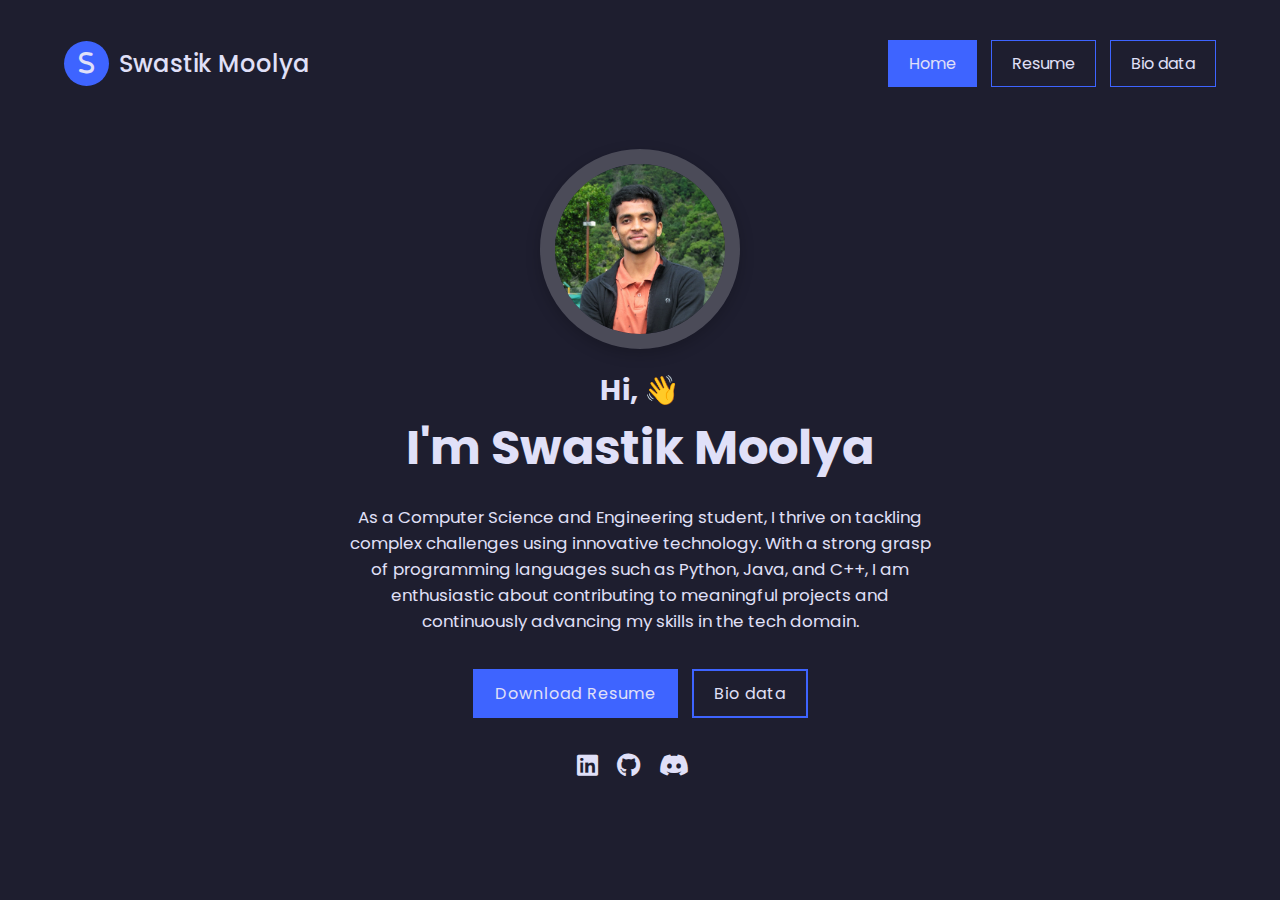
==== index.html @ b35b155c "Initial commit" ====
<!DOCTYPE html>
<html lang="en">

<head>
    <meta charset="UTF-8">
    <meta name="viewport" content="width=device-width, initial-scale=1, maximum-scale=1, user-scalable=no">
    <title>Swastik</title>
    <link rel="stylesheet" href="style.css">
    <link rel="stylesheet" href="https://cdnjs.cloudflare.com/ajax/libs/font-awesome/6.7.1/css/all.min.css">
</head>

<body>
    <section class="wrapper">
        <header>
            <div class="logo">
                <i class="fa-solid fa-s"></i>
                <div class="logo-text">Swastik Moolya</div>
            </div>
            <nav>
                <button id="toggle-btn"><i class="fa-solid fa-bars"></i></button>
                <div class="nav-links">
                    <button id="close"><i class="fa-solid fa-xmark"></i></button>
                    <a href="index.html">Home</a>
                    <a href="resume.html">Resume</a>
                    <a href="biodata.html">Bio data</a>
                </div>
            </nav>
        </header>
        <main>
            <div class="pfp">
                <img src="img/pfp.jpg" alt="Profile">
            </div>
            <div class="content">
                <h3>Hi, 👋</h3>
                <h1>I'm <span style="color: var(--accent)">Swastik Moolya</span></h1>
                <p>As a Computer Science and Engineering student, I thrive on tackling complex challenges using innovative technology. With a strong grasp of programming languages such as Python, Java, and C++, I am enthusiastic about contributing to meaningful projects and continuously advancing my skills in the tech domain.</p>
                <div class="btn-group">
                    <a href="files/Resume.pdf" download>Download Resume</a>
                    <a href="biodata.html">Bio data</a>
                </div>
                <div class="social">
                    <a href="#"><i class="fa-brands fa-linkedin"></i></a>
                    <a href="#"><i class="fa-brands fa-github"></i></a>
                    <a href="#"><i class="fa-brands fa-discord"></i></a>
                </div>
            </div>
        </main>
    </section>
    <script>
        document.addEventListener('DOMContentLoaded', function () {
        let navLinks = document.querySelectorAll('.nav-link');

        // Highlight the active page when it loads
        let currentPage = window.location.pathname.split('/').pop(); // Get the current page name
        navLinks.forEach(link => {
            // Check if the link's href matches the current page
            if (link.getAttribute('href') === currentPage) {
                link.classList.add('active');
            }
        });

        // Toggle active class when a link is clicked
        navLinks.forEach(link => {
            link.addEventListener('click', function () {
                // Remove 'active' class from all links
                navLinks.forEach(navLink => navLink.classList.remove('active'));

                // Add 'active' class to the clicked link
                this.classList.add('active');
            });
        });

        let toggleBtn = document.querySelector('#toggle-btn');
        let closeBtn = document.querySelector('#close');
        let navbar = document.querySelector('.nav-links');

        toggleBtn.addEventListener('click', () => {
            navbar.classList.toggle('active');
        });

        closeBtn.addEventListener('click', () => {
            navbar.classList.remove('active');
        });
    });
        window.addEventListener('load', function() {
        document.body.classList.add('loaded');
    });

    </script>
</body>

</html>
---- style.css ----
@import url('https://fonts.googleapis.com/css2?family=Poppins:ital,wght@0,100;0,200;0,300;0,400;0,500;0,600;0,700;0,800;0,900;1,100;1,200;1,300;1,400;1,500;1,600;1,700;1,800;1,900&display=swap');

* {
    padding: 0;
    margin: 0;
    box-sizing: border-box;
    font-family: Poppins, sans-serif;
}

:root {
    --bg: #1e1e2f;
    --txt-clr: #e0e0f8;
    --primary: #3e64ff;
    --secondary: #db4a4a;
    --shadow: 0 5px 15px rgba(0, 0, 0, 0.2);
    --transition: all 0.3s ease-in-out;
}

body {
    overflow-y: hidden;
    overflow-x: hidden;
    background: var(--bg);
    opacity: 0;  /* Start with zero opacity */
    transition: opacity 1s ease-in-out;  /* Fade-in transition */
}

body.loaded {
    opacity: 1;  /* Fade to full opacity */
}

.wrapper {
    max-width: 1250px;
    width: 90%;
    margin: 0 auto;
    padding-bottom: 50px;
}

header {
    padding: 40px 0 30px;
    display: flex;
    justify-content: space-between;
    flex-wrap: wrap;
    align-items: center;
}

header .logo {
    display: inline-flex;
    align-items: center;
}

header .logo i {
    width: 45px;
    height: 45px;
    font-size: 1.5rem;
    font-weight: 700;
    text-align: center;
    padding: 10px;
    border-radius: 50px;
    cursor: pointer;
    background: var(--primary);
    color: var(--txt-clr);
}

header .logo .logo-text {
    font-size: 24px;
    font-weight: 500;
    margin-left: 10px;
    color: var(--txt-clr);
}

header nav {
    display: flex;
    align-items: center;
}

#toggle-btn {
    display: none;
    font-size: 2em;
    background: transparent;
    color: var(--txt-clr);
    border: none;
}

#close {
    display: none;
}

header nav .nav-links {
    z-index: 10;
    position: relative;
}

header nav .nav-links a {
    text-decoration: none;
    display: inline-block;
    padding: 10px 20px;
    margin-left: 10px;
    color: var(--txt-clr);
    border: 1px solid var(--primary);
}

header nav .nav-links a:hover {
    color: var(--txt-clr);
    background: var(--primary);
}

header nav .nav-links a:nth-child(2){
    background: var(--primary);
}

main {
    margin-top: 2em;  /* Reduced margin to move everything up */
    display: flex;
    flex-direction: column;
    justify-content: center;
    align-items: center;
    text-align: center;
    flex-wrap: wrap;
}

main .pfp {
    margin-bottom: 20px;  /* Reduced margin between pfp and content */
    width: 200px;  /* Adjusted size */
    height: 200px; /* Adjusted size */
    border-radius: 50%;
    overflow: hidden;
    border: 15px solid rgba(255, 255, 255, 0.2);
    box-shadow: var(--shadow);
}

main .pfp img {
    width: 100%;
    height: 100%;
    object-fit: cover;
}

main .content {
    max-width: 600px;
    width: 100%;
}

main .content h1 {
    font-size: 3rem;
    color: var(--txt-clr);
}

main .content h3 {
    font-size: 1.8rem;
    color: var(--txt-clr);
}

main .content p {
    margin: 20px 0 30px;
    color: var(--txt-clr);
    font-size: 1.05rem;
    text-align: center;
}

main .content .btn-group {
    margin: 15px 0 30px;
}

main .content .btn-group a {
    display: inline-block;
    padding: 10px 20px;
    margin: 5px 0;
    text-decoration: none;
    border: 2px solid var(--primary);
    letter-spacing: 1px;
    color: var(--txt-clr);
}

main .content .btn-group a:first-child {
    background: var(--primary);
    margin-right: 10px;
}

main .content .social a i {
    color: var(--txt-clr);
    font-size: 24px;
    margin-right: 15px;
    margin-bottom: 20px;
}

main .content .social a i:hover {
    color: var(--primary);
}

@media (max-width: 700px) {
    /* Mobile adjustments */
    main {
        margin-top: 1em;  /* Reduced margin on small screens */
    }
}
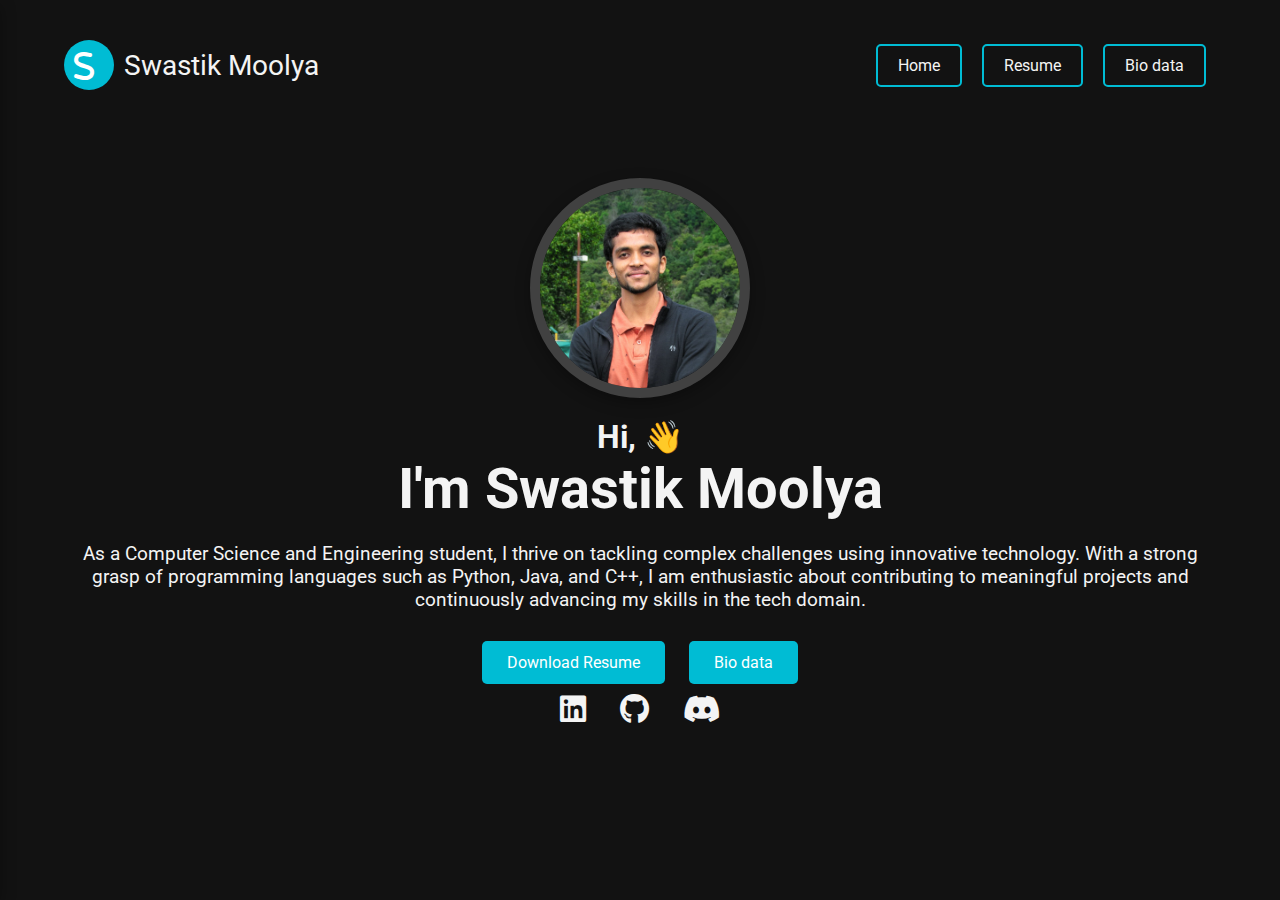
==== commit e6ac5a8e: "made changes" ====
--- a/index.html
+++ b/index.html
@@ -7,6 +7,7 @@
     <title>Swastik</title>
     <link rel="stylesheet" href="style.css">
     <link rel="stylesheet" href="https://cdnjs.cloudflare.com/ajax/libs/font-awesome/6.7.1/css/all.min.css">
+    <link href="https://fonts.googleapis.com/css2?family=Roboto:wght@100;300;400;500;700&display=swap" rel="stylesheet">
 </head>
 
 <body>
@@ -19,20 +20,27 @@
             <nav>
                 <button id="toggle-btn"><i class="fa-solid fa-bars"></i></button>
                 <div class="nav-links">
-                    <button id="close"><i class="fa-solid fa-xmark"></i></button>
                     <a href="index.html">Home</a>
                     <a href="resume.html">Resume</a>
                     <a href="biodata.html">Bio data</a>
                 </div>
             </nav>
         </header>
+
+        <!-- Sidebar -->
+        <div id="sidebar">
+            <a href="index.html">Home</a>
+            <a href="resume.html">Resume</a>
+            <a href="biodata.html">Bio data</a>
+        </div>
+
         <main>
             <div class="pfp">
                 <img src="img/pfp.jpg" alt="Profile">
             </div>
             <div class="content">
                 <h3>Hi, 👋</h3>
-                <h1>I'm <span style="color: var(--accent)">Swastik Moolya</span></h1>
+                <h1>I'm <span class="accent">Swastik Moolya</span></h1>
                 <p>As a Computer Science and Engineering student, I thrive on tackling complex challenges using innovative technology. With a strong grasp of programming languages such as Python, Java, and C++, I am enthusiastic about contributing to meaningful projects and continuously advancing my skills in the tech domain.</p>
                 <div class="btn-group">
                     <a href="files/Resume.pdf" download>Download Resume</a>
@@ -46,47 +54,54 @@
             </div>
         </main>
     </section>
+
     <script>
         document.addEventListener('DOMContentLoaded', function () {
-        let navLinks = document.querySelectorAll('.nav-link');
+            let navLinks = document.querySelectorAll('.nav-links a');
+            let toggleBtn = document.querySelector('#toggle-btn');
+            let navbar = document.querySelector('.nav-links');
+            let sidebarLinks = document.querySelectorAll('#sidebar a');
 
-        // Highlight the active page when it loads
-        let currentPage = window.location.pathname.split('/').pop(); // Get the current page name
-        navLinks.forEach(link => {
-            // Check if the link's href matches the current page
-            if (link.getAttribute('href') === currentPage) {
-                link.classList.add('active');
-            }
-        });
+            // Highlight active link based on the current page
+            let currentPage = window.location.pathname.split('/').pop();
+            navLinks.forEach(link => {
+                if (link.getAttribute('href') === currentPage) {
+                    link.classList.add('active');
+                }
+            });
 
-        // Toggle active class when a link is clicked
-        navLinks.forEach(link => {
-            link.addEventListener('click', function () {
-                // Remove 'active' class from all links
-                navLinks.forEach(navLink => navLink.classList.remove('active'));
+            sidebarLinks.forEach(link => {
+                if (link.getAttribute('href') === currentPage) {
+                    link.classList.add('active');
+                }
+            });
 
-                // Add 'active' class to the clicked link
-                this.classList.add('active');
+            // Add active class on click for the links
+            navLinks.forEach(link => {
+                link.addEventListener('click', function () {
+                    navLinks.forEach(navLink => navLink.classList.remove('active'));
+                    this.classList.add('active');
+                });
+            });
+
+            sidebarLinks.forEach(link => {
+                link.addEventListener('click', function () {
+                    sidebarLinks.forEach(sidebarLink => sidebarLink.classList.remove('active'));
+                    this.classList.add('active');
+                });
+            });
+
+            // Toggle navbar visibility (for mobile)
+            toggleBtn.addEventListener('click', () => {
+                navbar.classList.toggle('active');
+                document.getElementById('sidebar').classList.toggle('active');  // Toggle sidebar on mobile
             });
         });
 
-        let toggleBtn = document.querySelector('#toggle-btn');
-        let closeBtn = document.querySelector('#close');
-        let navbar = document.querySelector('.nav-links');
-
-        toggleBtn.addEventListener('click', () => {
-            navbar.classList.toggle('active');
+        window.addEventListener('load', function() {
+            document.body.classList.add('loaded');
         });
-
-        closeBtn.addEventListener('click', () => {
-            navbar.classList.remove('active');
-        });
-    });
-        window.addEventListener('load', function() {
-        document.body.classList.add('loaded');
-    });
-
     </script>
 </body>
 
-</html>+</html>
--- a/style.css
+++ b/style.css
@@ -1,18 +1,18 @@
-@import url('https://fonts.googleapis.com/css2?family=Poppins:ital,wght@0,100;0,200;0,300;0,400;0,500;0,600;0,700;0,800;0,900;1,100;1,200;1,300;1,400;1,500;1,600;1,700;1,800;1,900&display=swap');
+@import url('https://fonts.googleapis.com/css2?family=Roboto:wght@100;300;400;500;700&display=swap');
 
 * {
     padding: 0;
     margin: 0;
     box-sizing: border-box;
-    font-family: Poppins, sans-serif;
+    font-family: 'Roboto', sans-serif;
 }
 
 :root {
-    --bg: #1e1e2f;
-    --txt-clr: #e0e0f8;
-    --primary: #3e64ff;
-    --secondary: #db4a4a;
-    --shadow: 0 5px 15px rgba(0, 0, 0, 0.2);
+    --bg: #121212;
+    --txt-clr: #f4f4f4;
+    --primary: #00bcd4;
+    --secondary: #ff5722;
+    --shadow: 0 5px 15px rgba(0, 0, 0, 0.3);
     --transition: all 0.3s ease-in-out;
 }
 
@@ -20,52 +20,49 @@
     overflow-y: hidden;
     overflow-x: hidden;
     background: var(--bg);
-    opacity: 0;  /* Start with zero opacity */
-    transition: opacity 1s ease-in-out;  /* Fade-in transition */
+    opacity: 0;
+    transition: opacity 1s ease-in-out;
 }
 
 body.loaded {
-    opacity: 1;  /* Fade to full opacity */
+    opacity: 1;
 }
 
 .wrapper {
-    max-width: 1250px;
+    max-width: 1200px;
     width: 90%;
     margin: 0 auto;
     padding-bottom: 50px;
 }
 
 header {
-    padding: 40px 0 30px;
+    padding: 40px 0;
     display: flex;
     justify-content: space-between;
-    flex-wrap: wrap;
-    align-items: center;
+    align-items: center;
+    position: relative;
 }
 
 header .logo {
-    display: inline-flex;
-    align-items: center;
+    display: flex;
+    align-items: center;
+    justify-content: center;
 }
 
 header .logo i {
-    width: 45px;
-    height: 45px;
-    font-size: 1.5rem;
-    font-weight: 700;
-    text-align: center;
+    width: 50px;
+    height: 50px;
+    font-size: 2rem;
+    background: var(--primary);
+    color: #fff;
     padding: 10px;
-    border-radius: 50px;
-    cursor: pointer;
-    background: var(--primary);
-    color: var(--txt-clr);
+    border-radius: 50%;
 }
 
 header .logo .logo-text {
-    font-size: 24px;
-    font-weight: 500;
+    font-size: 28px;
+    color: var(--txt-clr);
     margin-left: 10px;
-    color: var(--txt-clr);
 }
 
 header nav {
@@ -75,57 +72,48 @@
 
 #toggle-btn {
     display: none;
-    font-size: 2em;
+    font-size: 2rem;
     background: transparent;
     color: var(--txt-clr);
     border: none;
-}
-
-#close {
-    display: none;
+    cursor: pointer;
 }
 
 header nav .nav-links {
-    z-index: 10;
-    position: relative;
+    display: flex;
 }
 
 header nav .nav-links a {
+    color: var(--txt-clr);
     text-decoration: none;
-    display: inline-block;
     padding: 10px 20px;
-    margin-left: 10px;
-    color: var(--txt-clr);
-    border: 1px solid var(--primary);
+    margin: 0 10px;
+    border: 2px solid var(--primary);
+    border-radius: 5px;
+    transition: background 0.3s, color 0.3s;
 }
 
 header nav .nav-links a:hover {
-    color: var(--txt-clr);
-    background: var(--primary);
-}
-
-header nav .nav-links a:nth-child(2){
-    background: var(--primary);
+    background: var(--primary);
+    color: #fff;
 }
 
 main {
-    margin-top: 2em;  /* Reduced margin to move everything up */
+    margin-top: 3em;
     display: flex;
     flex-direction: column;
-    justify-content: center;
     align-items: center;
     text-align: center;
-    flex-wrap: wrap;
 }
 
 main .pfp {
-    margin-bottom: 20px;  /* Reduced margin between pfp and content */
-    width: 200px;  /* Adjusted size */
-    height: 200px; /* Adjusted size */
+    width: 220px;
+    height: 220px;
     border-radius: 50%;
     overflow: hidden;
-    border: 15px solid rgba(255, 255, 255, 0.2);
+    border: 10px solid rgba(255, 255, 255, 0.2);
     box-shadow: var(--shadow);
+    margin-bottom: 20px;
 }
 
 main .pfp img {
@@ -134,61 +122,122 @@
     object-fit: cover;
 }
 
-main .content {
-    max-width: 600px;
-    width: 100%;
-}
-
 main .content h1 {
-    font-size: 3rem;
+    font-size: 3.5rem;
     color: var(--txt-clr);
 }
 
 main .content h3 {
-    font-size: 1.8rem;
+    font-size: 2rem;
     color: var(--txt-clr);
 }
 
 main .content p {
-    margin: 20px 0 30px;
-    color: var(--txt-clr);
-    font-size: 1.05rem;
-    text-align: center;
-}
-
-main .content .btn-group {
-    margin: 15px 0 30px;
+    margin: 20px 0;
+    font-size: 1.2rem;
+    color: var(--txt-clr);
 }
 
 main .content .btn-group a {
     display: inline-block;
-    padding: 10px 20px;
-    margin: 5px 0;
+    padding: 12px 25px;
+    margin: 10px;
+    background: var(--primary);
+    color: #fff;
+    border-radius: 5px;
     text-decoration: none;
-    border: 2px solid var(--primary);
-    letter-spacing: 1px;
-    color: var(--txt-clr);
-}
-
-main .content .btn-group a:first-child {
-    background: var(--primary);
-    margin-right: 10px;
+    transition: background 0.3s;
+}
+
+main .content .btn-group a:hover {
+    background: var(--secondary);
 }
 
 main .content .social a i {
     color: var(--txt-clr);
-    font-size: 24px;
-    margin-right: 15px;
-    margin-bottom: 20px;
+    font-size: 30px;
+    margin: 0 15px;
 }
 
 main .content .social a i:hover {
     color: var(--primary);
 }
 
+/* Sidebar Menu (for mobile screens) */
+#sidebar {
+    position: fixed;
+    top: 0;
+    left: -250px; /* Start off-screen */
+    width: 250px;
+    height: 100%;
+    background: var(--bg);
+    box-shadow: var(--shadow);
+    z-index: 999;
+    transition: left 0.3s ease;
+    padding-top: 60px; /* Space for the logo */
+}
+
+#sidebar.active {
+    left: 0; /* Sidebar slides in */
+}
+
+#sidebar a {
+    display: block;
+    padding: 15px 25px;
+    color: var(--txt-clr);
+    text-decoration: none;
+    border-bottom: 2px solid var(--primary);
+    transition: background 0.3s;
+}
+
+#sidebar a:hover {
+    background: var(--primary);
+    color: #fff;
+}
+
+#sidebar a.active {
+    background: var(--primary); /* Highlight active page */
+    color: #fff;
+}
+
+/* Media Queries */
 @media (max-width: 700px) {
-    /* Mobile adjustments */
-    main {
-        margin-top: 1em;  /* Reduced margin on small screens */
-    }
-}
+    header {
+        flex-direction: column;
+        align-items: center;
+    }
+
+    header nav {
+        display: none;
+    }
+
+    #toggle-btn {
+        display: inline-block;
+    }
+
+    /* Sidebar */
+    #sidebar {
+        position: fixed;
+        top: 0;
+        left: -250px;
+        width: 250px;
+        height: 100%;
+        background: var(--bg);
+        box-shadow: var(--shadow);
+        padding-top: 60px;
+        transition: left 0.3s ease;
+    }
+
+    #sidebar.active {
+        left: 0; /* Sidebar slides in */
+    }
+
+    #toggle-btn {
+        display: inline-block;
+    }
+}
+
+/* Show the sidebar menu on button click */
+#toggle-btn.active {
+    display: inline-block;
+}
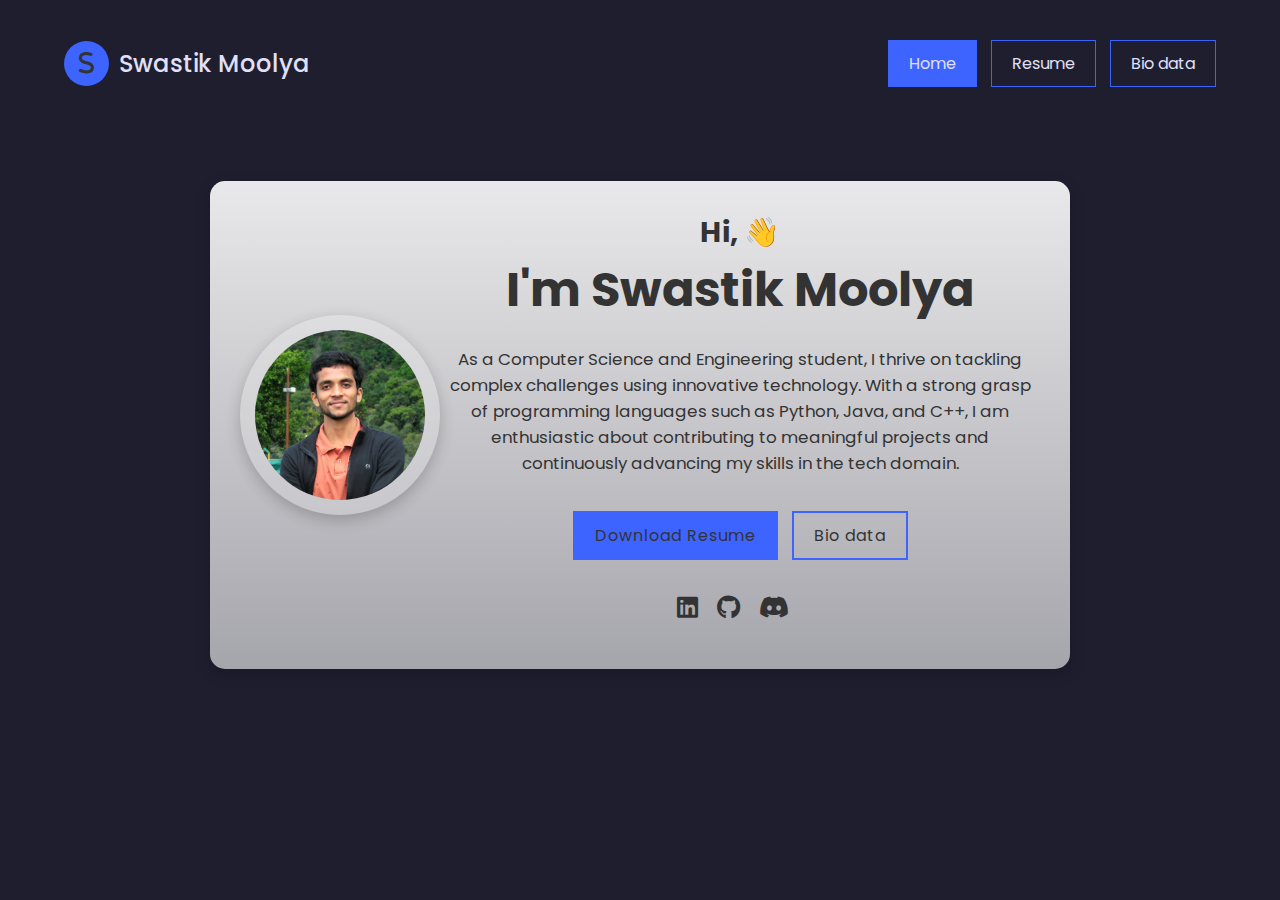
==== commit f597b815: "Modified" ====
--- a/index.html
+++ b/index.html
@@ -7,7 +7,6 @@
     <title>Swastik</title>
     <link rel="stylesheet" href="style.css">
     <link rel="stylesheet" href="https://cdnjs.cloudflare.com/ajax/libs/font-awesome/6.7.1/css/all.min.css">
-    <link href="https://fonts.googleapis.com/css2?family=Roboto:wght@100;300;400;500;700&display=swap" rel="stylesheet">
 </head>
 
 <body>
@@ -15,93 +14,82 @@
         <header>
             <div class="logo">
                 <i class="fa-solid fa-s"></i>
-                <div class="logo-text">Swastik Moolya</div>
+                <div class="logo-text" style="color: #e0e0f8;">Swastik Moolya</div>
             </div>
             <nav>
                 <button id="toggle-btn"><i class="fa-solid fa-bars"></i></button>
                 <div class="nav-links">
-                    <a href="index.html">Home</a>
-                    <a href="resume.html">Resume</a>
-                    <a href="biodata.html">Bio data</a>
+                    <button id="close"><i class="fa-solid fa-xmark"></i></button>
+                    <a href="index.html" style="color: #e0e0f8;">Home</a>
+                    <a href="resume.html" style="color: #e0e0f8;">Resume</a>
+                    <a href="biodata.html" style="color: #e0e0f8;">Bio data</a>
                 </div>
             </nav>
         </header>
-
-        <!-- Sidebar -->
-        <div id="sidebar">
-            <a href="index.html">Home</a>
-            <a href="resume.html">Resume</a>
-            <a href="biodata.html">Bio data</a>
-        </div>
-
         <main>
-            <div class="pfp">
-                <img src="img/pfp.jpg" alt="Profile">
-            </div>
-            <div class="content">
-                <h3>Hi, 👋</h3>
-                <h1>I'm <span class="accent">Swastik Moolya</span></h1>
-                <p>As a Computer Science and Engineering student, I thrive on tackling complex challenges using innovative technology. With a strong grasp of programming languages such as Python, Java, and C++, I am enthusiastic about contributing to meaningful projects and continuously advancing my skills in the tech domain.</p>
-                <div class="btn-group">
-                    <a href="files/Resume.pdf" download>Download Resume</a>
-                    <a href="biodata.html">Bio data</a>
+            <main>
+                <div class="main-container">
+                    <div class="pfp">
+                        <img src="img/pfp.jpg" alt="Profile">
+                    </div>
+                    <div class="content">
+                        <h3>Hi, 👋</h3>
+                        <h1>I'm <span style="color: var(--accent)">Swastik Moolya</span></h1>
+                        <p>As a Computer Science and Engineering student, I thrive on tackling complex challenges using innovative technology. With a strong grasp of programming languages such as Python, Java, and C++, I am enthusiastic about contributing to meaningful projects and continuously advancing my skills in the tech domain.</p>
+                        <div class="btn-group">
+                            <a href="files/Resume.pdf" download>Download Resume</a>
+                            <a href="biodata.html">Bio data</a>
+                        </div>
+                        <div class="social">
+                            <a href="#"><i class="fa-brands fa-linkedin"></i></a>
+                            <a href="#"><i class="fa-brands fa-github"></i></a>
+                            <a href="#"><i class="fa-brands fa-discord"></i></a>
+                        </div>
+                    </div>
                 </div>
-                <div class="social">
-                    <a href="#"><i class="fa-brands fa-linkedin"></i></a>
-                    <a href="#"><i class="fa-brands fa-github"></i></a>
-                    <a href="#"><i class="fa-brands fa-discord"></i></a>
-                </div>
-            </div>
-        </main>
+            </main>            
     </section>
-
     <script>
         document.addEventListener('DOMContentLoaded', function () {
-            let navLinks = document.querySelectorAll('.nav-links a');
-            let toggleBtn = document.querySelector('#toggle-btn');
-            let navbar = document.querySelector('.nav-links');
-            let sidebarLinks = document.querySelectorAll('#sidebar a');
+        let navLinks = document.querySelectorAll('.nav-link');
 
-            // Highlight active link based on the current page
-            let currentPage = window.location.pathname.split('/').pop();
-            navLinks.forEach(link => {
-                if (link.getAttribute('href') === currentPage) {
-                    link.classList.add('active');
-                }
-            });
+        // Highlight the active page when it loads
+        let currentPage = window.location.pathname.split('/').pop(); // Get the current page name
+        navLinks.forEach(link => {
+            // Check if the link's href matches the current page
+            if (link.getAttribute('href') === currentPage) {
+                link.classList.add('active');
+            }
+        });
 
-            sidebarLinks.forEach(link => {
-                if (link.getAttribute('href') === currentPage) {
-                    link.classList.add('active');
-                }
-            });
+        // Toggle active class when a link is clicked
+        navLinks.forEach(link => {
+            link.addEventListener('click', function () {
+                // Remove 'active' class from all links
+                navLinks.forEach(navLink => navLink.classList.remove('active'));
 
-            // Add active class on click for the links
-            navLinks.forEach(link => {
-                link.addEventListener('click', function () {
-                    navLinks.forEach(navLink => navLink.classList.remove('active'));
-                    this.classList.add('active');
-                });
-            });
-
-            sidebarLinks.forEach(link => {
-                link.addEventListener('click', function () {
-                    sidebarLinks.forEach(sidebarLink => sidebarLink.classList.remove('active'));
-                    this.classList.add('active');
-                });
-            });
-
-            // Toggle navbar visibility (for mobile)
-            toggleBtn.addEventListener('click', () => {
-                navbar.classList.toggle('active');
-                document.getElementById('sidebar').classList.toggle('active');  // Toggle sidebar on mobile
+                // Add 'active' class to the clicked link
+                this.classList.add('active');
             });
         });
 
+        let toggleBtn = document.querySelector('#toggle-btn');
+        let closeBtn = document.querySelector('#close');
+        let navbar = document.querySelector('.nav-links');
+
+        toggleBtn.addEventListener('click', () => {
+            navbar.classList.toggle('active');
+        });
+
+        closeBtn.addEventListener('click', () => {
+            navbar.classList.remove('active');
+        });
+    });
         window.addEventListener('load', function() {
-            document.body.classList.add('loaded');
-        });
+        document.body.classList.add('loaded');
+    });
+
     </script>
 </body>
 
-</html>
+</html>--- a/style.css
+++ b/style.css
@@ -1,68 +1,71 @@
-@import url('https://fonts.googleapis.com/css2?family=Roboto:wght@100;300;400;500;700&display=swap');
+@import url('https://fonts.googleapis.com/css2?family=Poppins:ital,wght@0,100;0,200;0,300;0,400;0,500;0,600;0,700;0,800;0,900;1,100;1,200;1,300;1,400;1,500;1,600;1,700;1,800;1,900&display=swap');
 
 * {
     padding: 0;
     margin: 0;
     box-sizing: border-box;
-    font-family: 'Roboto', sans-serif;
+    font-family: Poppins, sans-serif;
 }
 
 :root {
-    --bg: #121212;
-    --txt-clr: #f4f4f4;
-    --primary: #00bcd4;
-    --secondary: #ff5722;
-    --shadow: 0 5px 15px rgba(0, 0, 0, 0.3);
+    --bg: #1e1e2f;
+    --txt-clr: #333333; /* Darker text color for better visibility */
+    --primary: #3e64ff;
+    --secondary: #db4a4a;
+    --shadow: 0 5px 15px rgba(0, 0, 0, 0.2);
     --transition: all 0.3s ease-in-out;
 }
 
+
 body {
-    overflow-y: hidden;
     overflow-x: hidden;
     background: var(--bg);
-    opacity: 0;
-    transition: opacity 1s ease-in-out;
+    opacity: 0;  /* Start with zero opacity */
+    transition: opacity 1s ease-in-out;  /* Fade-in transition */
 }
 
 body.loaded {
-    opacity: 1;
+    opacity: 1;  /* Fade to full opacity */
 }
 
 .wrapper {
-    max-width: 1200px;
+    max-width: 1250px;
     width: 90%;
     margin: 0 auto;
     padding-bottom: 50px;
 }
 
 header {
-    padding: 40px 0;
+    padding: 40px 0 30px;
     display: flex;
     justify-content: space-between;
-    align-items: center;
-    position: relative;
+    flex-wrap: wrap;
+    align-items: center;
 }
 
 header .logo {
-    display: flex;
-    align-items: center;
-    justify-content: center;
+    display: inline-flex;
+    align-items: center;
 }
 
 header .logo i {
-    width: 50px;
-    height: 50px;
-    font-size: 2rem;
-    background: var(--primary);
-    color: #fff;
+    width: 45px;
+    height: 45px;
+    font-size: 1.5rem;
+    font-weight: 700;
+    text-align: center;
     padding: 10px;
-    border-radius: 50%;
+    border-radius: 50px;
+    cursor: pointer;
+    background: var(--primary);
+    color: var(--txt-clr);
 }
 
 header .logo .logo-text {
-    font-size: 28px;
-    color: var(--txt-clr);
+    font-size: 24px;
+    font-weight: 500;
     margin-left: 10px;
+    color: var(--txt-clr);
 }
 
 header nav {
@@ -72,48 +75,57 @@
 
 #toggle-btn {
     display: none;
-    font-size: 2rem;
+    font-size: 2em;
     background: transparent;
     color: var(--txt-clr);
     border: none;
-    cursor: pointer;
+}
+
+#close {
+    display: none;
 }
 
 header nav .nav-links {
-    display: flex;
+    z-index: 10;
+    position: relative;
 }
 
 header nav .nav-links a {
-    color: var(--txt-clr);
     text-decoration: none;
+    display: inline-block;
     padding: 10px 20px;
-    margin: 0 10px;
-    border: 2px solid var(--primary);
-    border-radius: 5px;
-    transition: background 0.3s, color 0.3s;
+    margin-left: 10px;
+    color: var(--txt-clr);
+    border: 1px solid var(--primary);
 }
 
 header nav .nav-links a:hover {
-    background: var(--primary);
-    color: #fff;
+    color: var(--txt-clr);
+    background: var(--primary);
+}
+
+header nav .nav-links a:nth-child(2) {
+    background: var(--primary);
 }
 
 main {
-    margin-top: 3em;
+    margin-top: 2em;  /* Reduced margin to move everything up */
     display: flex;
     flex-direction: column;
+    justify-content: center;
     align-items: center;
     text-align: center;
+    flex-wrap: wrap;
 }
 
 main .pfp {
-    width: 220px;
-    height: 220px;
+    margin-bottom: 20px;  /* Reduced margin between pfp and content */
+    width: 200px;  /* Adjusted size */
+    height: 200px; /* Adjusted size */
     border-radius: 50%;
     overflow: hidden;
-    border: 10px solid rgba(255, 255, 255, 0.2);
+    border: 15px solid rgba(255, 255, 255, 0.2);
     box-shadow: var(--shadow);
-    margin-bottom: 20px;
 }
 
 main .pfp img {
@@ -122,122 +134,81 @@
     object-fit: cover;
 }
 
+main .content {
+    max-width: 600px;
+    width: 100%;
+}
+
 main .content h1 {
-    font-size: 3.5rem;
+    font-size: 3rem;
     color: var(--txt-clr);
 }
 
 main .content h3 {
-    font-size: 2rem;
+    font-size: 1.8rem;
     color: var(--txt-clr);
 }
 
 main .content p {
-    margin: 20px 0;
-    font-size: 1.2rem;
-    color: var(--txt-clr);
+    margin: 20px 0 30px;
+    color: var(--txt-clr);
+    font-size: 1.05rem;
+    text-align: center;
+}
+
+main .content .btn-group {
+    margin: 15px 0 30px;
 }
 
 main .content .btn-group a {
     display: inline-block;
-    padding: 12px 25px;
-    margin: 10px;
-    background: var(--primary);
-    color: #fff;
-    border-radius: 5px;
+    padding: 10px 20px;
+    margin: 5px 0;
     text-decoration: none;
-    transition: background 0.3s;
-}
-
-main .content .btn-group a:hover {
-    background: var(--secondary);
+    border: 2px solid var(--primary);
+    letter-spacing: 1px;
+    color: var(--txt-clr);
+}
+
+main .content .btn-group a:first-child {
+    background: var(--primary);
+    margin-right: 10px;
 }
 
 main .content .social a i {
     color: var(--txt-clr);
-    font-size: 30px;
-    margin: 0 15px;
+    font-size: 24px;
+    margin-right: 15px;
+    margin-bottom: 20px;
 }
 
 main .content .social a i:hover {
     color: var(--primary);
 }
 
-/* Sidebar Menu (for mobile screens) */
-#sidebar {
-    position: fixed;
-    top: 0;
-    left: -250px; /* Start off-screen */
-    width: 250px;
-    height: 100%;
-    background: var(--bg);
+main .main-container {
+    background: linear-gradient(
+        rgba(255, 255, 255, 0.9),
+        rgba(255, 255, 255, 0.6)
+    ); /* Add white transparent gradient */
+    padding: 30px;
+    border-radius: 15px;
     box-shadow: var(--shadow);
-    z-index: 999;
-    transition: left 0.3s ease;
-    padding-top: 60px; /* Space for the logo */
-}
-
-#sidebar.active {
-    left: 0; /* Sidebar slides in */
-}
-
-#sidebar a {
-    display: block;
-    padding: 15px 25px;
-    color: var(--txt-clr);
-    text-decoration: none;
-    border-bottom: 2px solid var(--primary);
-    transition: background 0.3s;
-}
-
-#sidebar a:hover {
-    background: var(--primary);
-    color: #fff;
-}
-
-#sidebar a.active {
-    background: var(--primary); /* Highlight active page */
-    color: #fff;
-}
-
-/* Media Queries */
+    transition: var(--transition); /* Smooth hover transition */
+    transform: translateY(0); /* Initial position */
+    text-align: center; /* Center-align text */
+    display: flex;
+    align-items: center;
+}
+
+main .main-container:hover {
+    transform: translateY(-10px); /* Slight upward motion */
+    opacity: 0.95; /* Slight increase in opacity */
+}
+
 @media (max-width: 700px) {
-    header {
-        flex-direction: column;
-        align-items: center;
+    /* Mobile adjustments */
+    main {
+        margin-top: 1em;  /* Reduced margin on small screens */
     }
-
-    header nav {
-        display: none;
-    }
-
-    #toggle-btn {
-        display: inline-block;
-    }
-
-    /* Sidebar */
-    #sidebar {
-        position: fixed;
-        top: 0;
-        left: -250px;
-        width: 250px;
-        height: 100%;
-        background: var(--bg);
-        box-shadow: var(--shadow);
-        padding-top: 60px;
-        transition: left 0.3s ease;
-    }
-
-    #sidebar.active {
-        left: 0; /* Sidebar slides in */
-    }
-
-    #toggle-btn {
-        display: inline-block;
-    }
-}
-
-/* Show the sidebar menu on button click */
-#toggle-btn.active {
-    display: inline-block;
-}
+}
